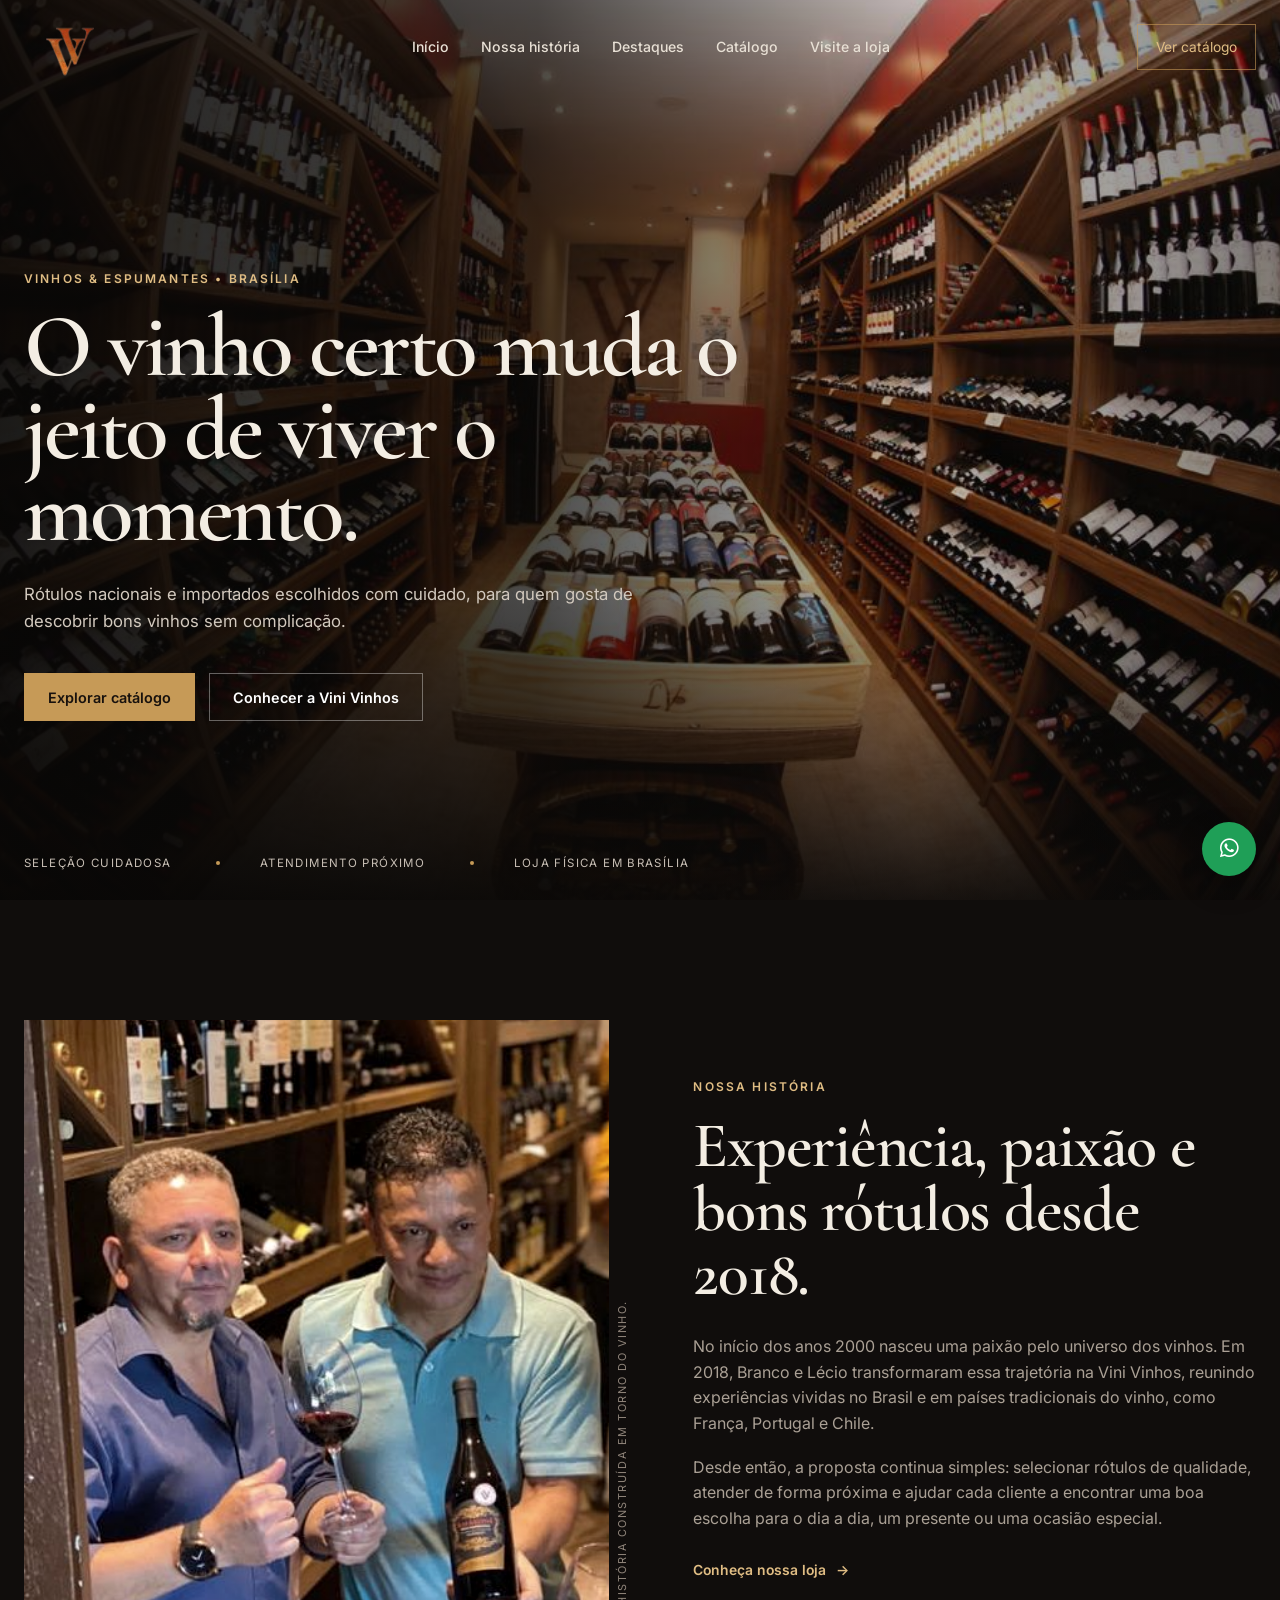
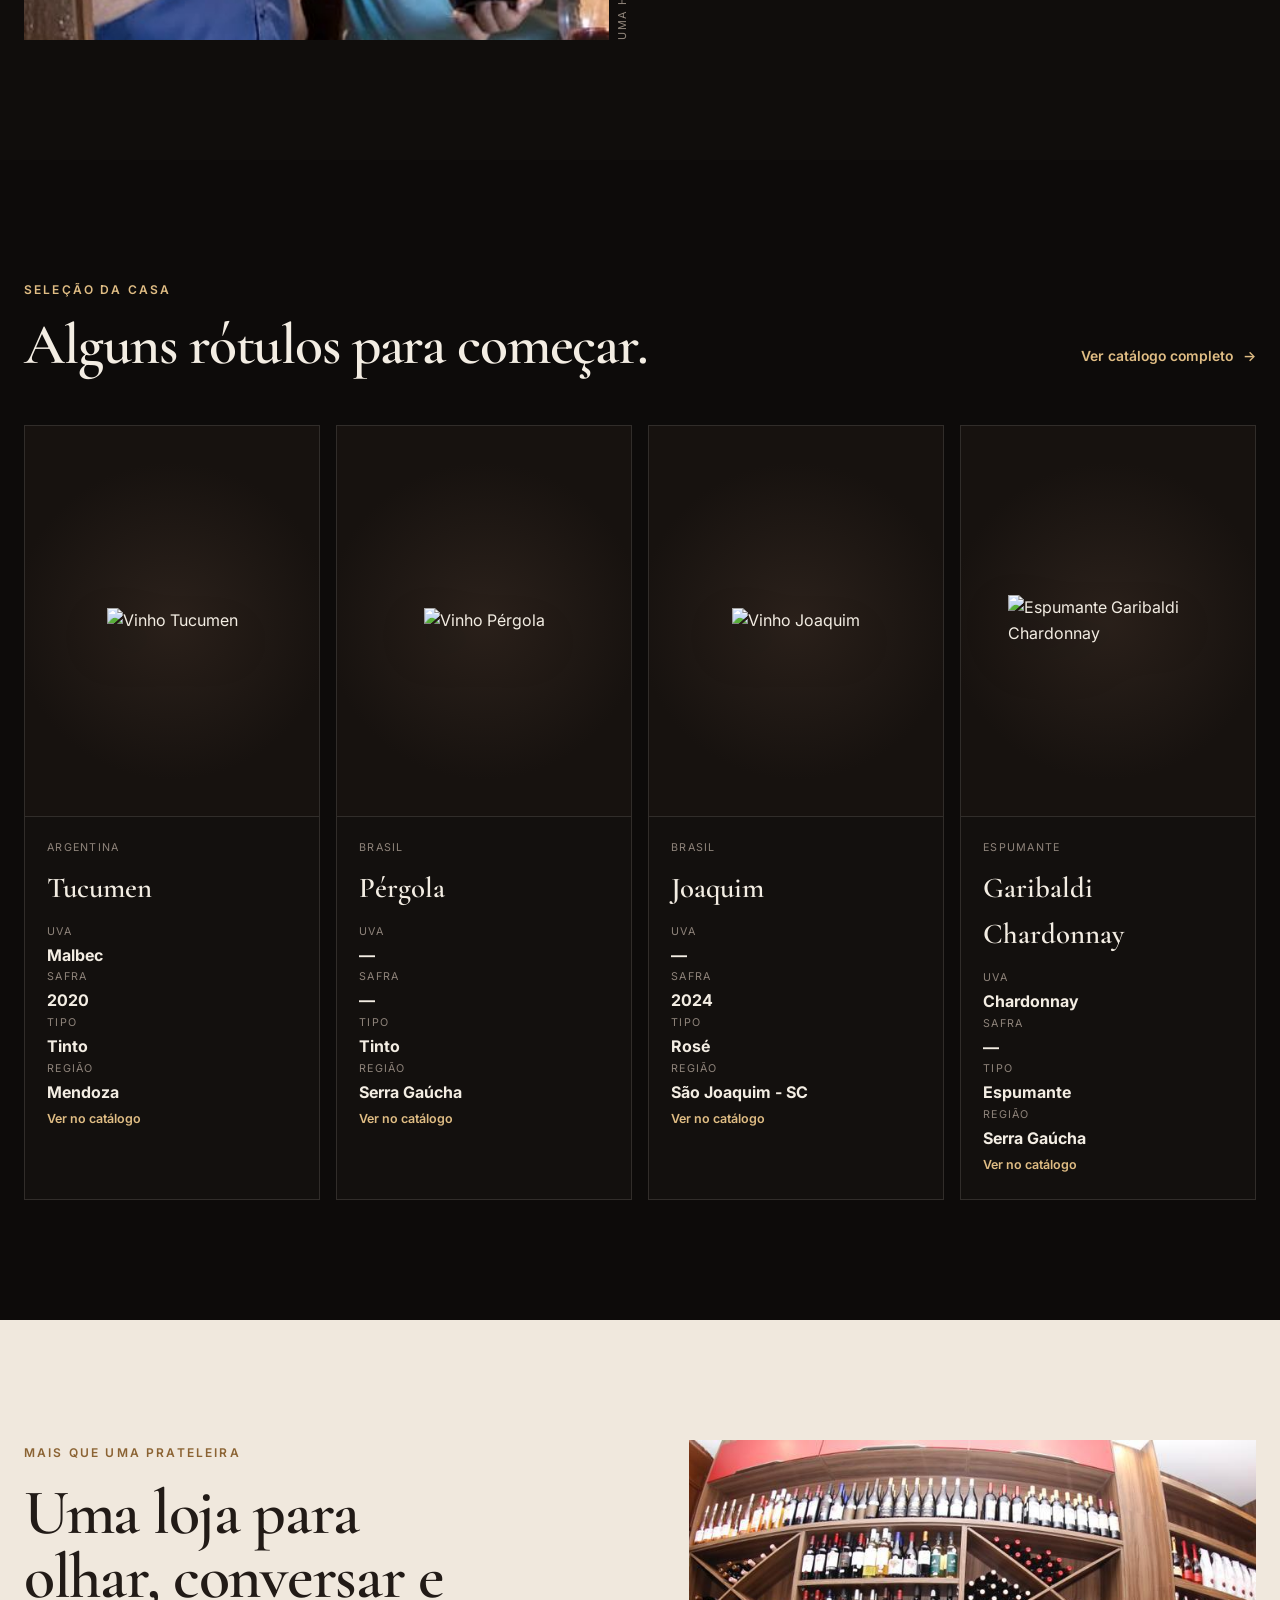
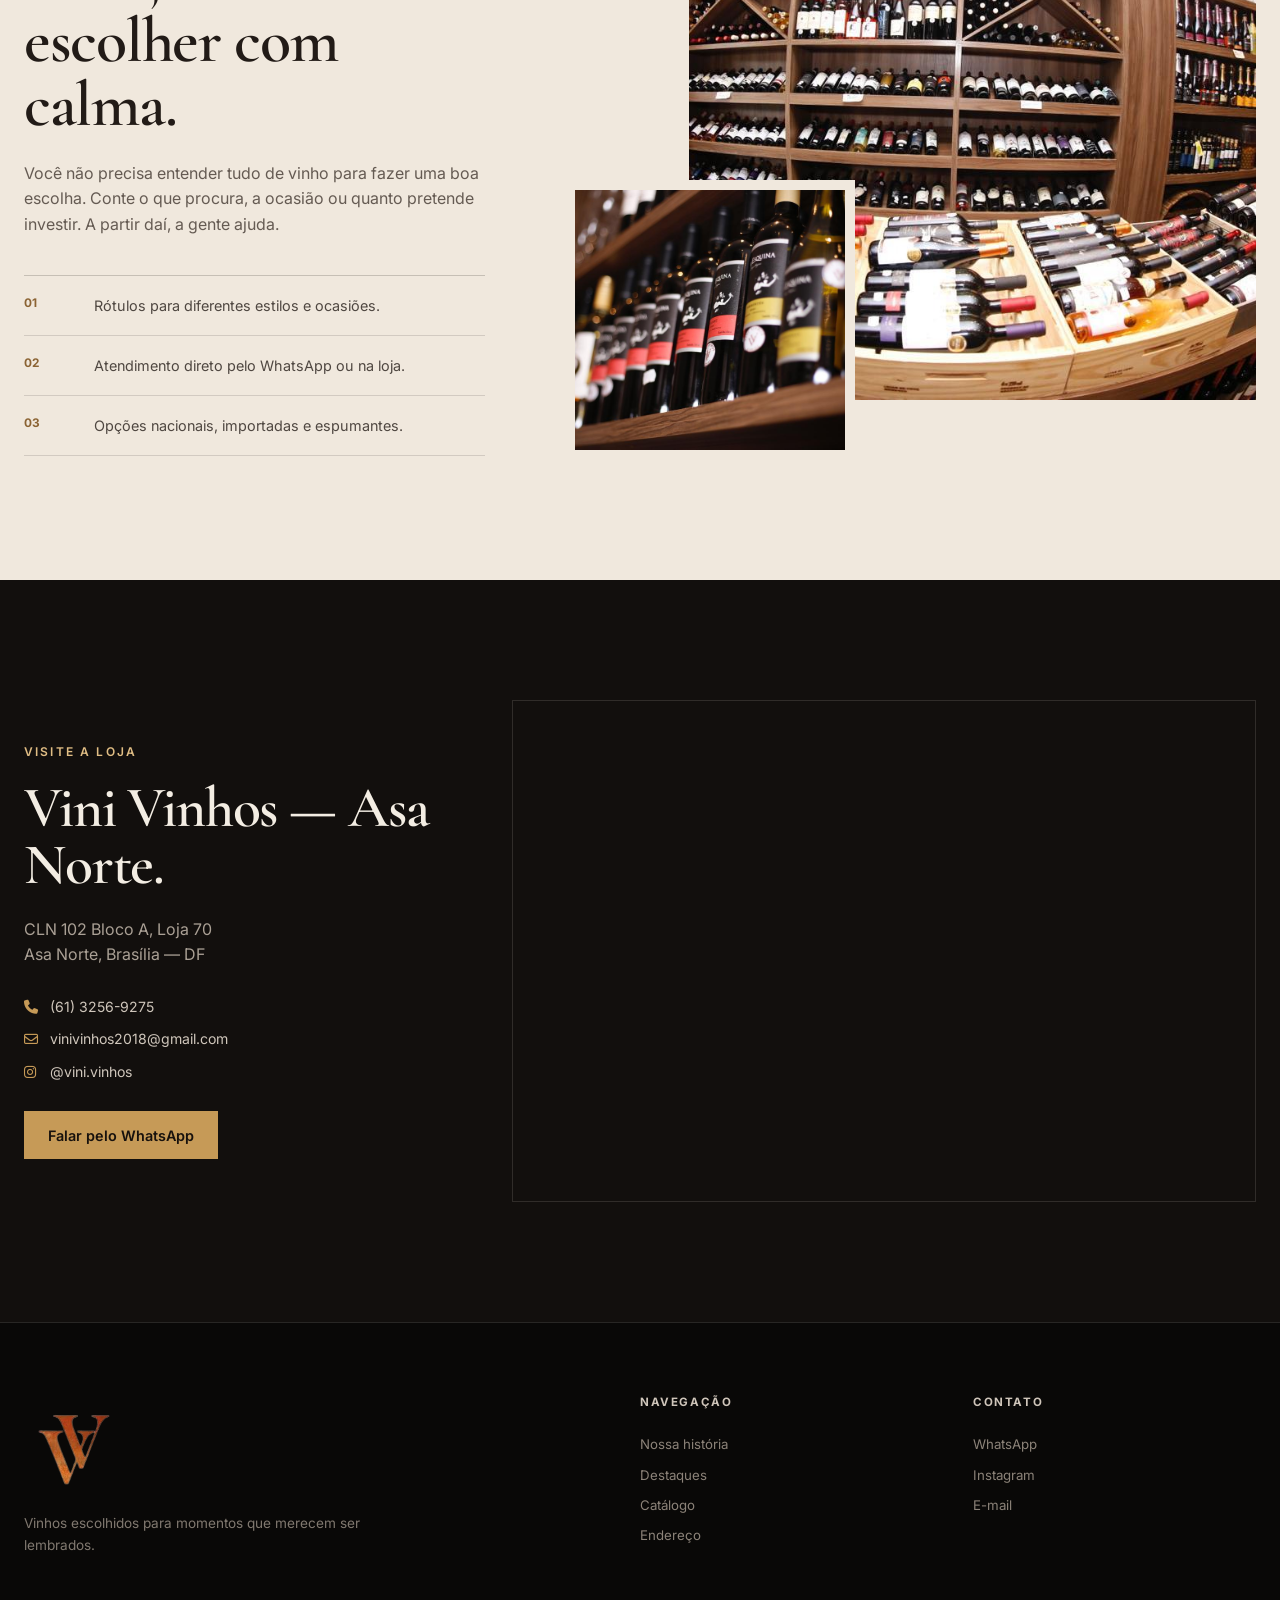
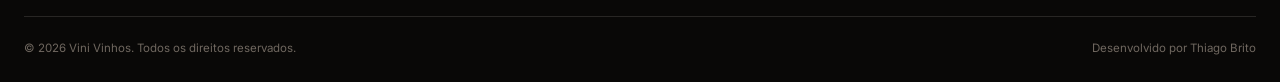
==== index.html @ 3b27cb21 "Adiciona site e catalogo de vinhos" ====
<!DOCTYPE html>
<html lang="pt-BR">

<head>
  <meta charset="UTF-8">

  <meta
    name="viewport"
    content="width=device-width, initial-scale=1.0"
  >

  <meta
    name="description"
    content="Vini Vinhos — rótulos nacionais e importados selecionados em Brasília."
  >

  <title>Vini Vinhos | Vinhos e Espumantes</title>

  <link
    rel="icon"
    type="image/png"
    href="./img/logo.png"
  >

  <link
    rel="preconnect"
    href="https://fonts.googleapis.com"
  >

  <link
    rel="preconnect"
    href="https://fonts.gstatic.com"
    crossorigin
  >

  <link
    href="https://fonts.googleapis.com/css2?family=Cormorant+Garamond:wght@500;600;700&family=Inter:wght@400;500;600&display=swap"
    rel="stylesheet"
  >

  <link
    rel="stylesheet"
    href="https://cdnjs.cloudflare.com/ajax/libs/font-awesome/6.5.0/css/all.min.css"
  >

  <link
    rel="stylesheet"
    href="style.css"
  >
</head>

<body>

  <!-- =========================
       HEADER
  ========================== -->

  <header
    class="site-header"
    id="topo"
  >

    <div class="nav-wrap">

      <a
        class="brand"
        href="#inicio"
        aria-label="Vini Vinhos - início"
      >

        <img
          src="./img/logo.png"
          alt="Vini Vinhos"
        >

      </a>


      <button
        class="menu-toggle"
        type="button"
        aria-label="Abrir menu"
        aria-expanded="false"
      >

        <span></span>
        <span></span>

      </button>


      <nav
        class="main-nav"
        aria-label="Navegação principal"
      >

        <a href="#inicio">
          Início
        </a>

        <a href="#historia">
          Nossa história
        </a>

        <a href="#destaques">
          Destaques
        </a>

        <a href="catalogo.html">
          Catálogo
        </a>

        <a href="#loja">
          Visite a loja
        </a>

      </nav>


      <a
        class="nav-cta"
        href="catalogo.html"
      >
        Ver catálogo
      </a>

    </div>

  </header>



  <!-- =========================
       CONTEÚDO PRINCIPAL
  ========================== -->

  <main>



    <!-- =========================
         HERO
    ========================== -->

    <section
      class="hero"
      id="inicio"
    >

      <div
        class="hero-slides"
        aria-hidden="true"
      >

        <img
          class="hero-slide active"
          src="./img/visaoAmplaEntrada.jpeg"
          alt=""
        >

        <img
          class="hero-slide"
          src="./img/SOMBREAMENTOvinhos.png"
          alt=""
        >

        <img
          class="hero-slide"
          src="./img/barril.jpeg"
          alt=""
        >

      </div>


      <div class="hero-shade"></div>


      <div class="container hero-content reveal">

        <p class="eyebrow">
          Vinhos & Espumantes • Brasília
        </p>

        <h1>
          O vinho certo muda o jeito de viver o momento.
        </h1>

        <p class="hero-copy">
          Rótulos nacionais e importados escolhidos com cuidado,
          para quem gosta de descobrir bons vinhos sem complicação.
        </p>


        <div class="hero-actions">

          <a
            class="button button-primary"
            href="catalogo.html"
          >
            Explorar catálogo
          </a>

          <a
            class="button button-ghost"
            href="#historia"
          >
            Conhecer a Vini Vinhos
          </a>

        </div>

      </div>


      <div class="hero-note">

        <span>
          Seleção cuidadosa
        </span>

        <span>
          Atendimento próximo
        </span>

        <span>
          Loja física em Brasília
        </span>

      </div>

    </section>



    <!-- =========================
         NOSSA HISTÓRIA
    ========================== -->

    <section
      class="section intro"
      id="historia"
    >

      <div class="container intro-grid">


        <div class="intro-image reveal">

          <img
            src="./img/brancoElecio.jpeg"
            alt="Branco e Lécio, idealizadores da Vini Vinhos"
          >

          <span class="image-caption">
            Uma história construída em torno do vinho.
          </span>

        </div>


        <div class="intro-copy reveal">

          <p class="eyebrow">
            Nossa história
          </p>

          <h2>
            Experiência, paixão e bons rótulos desde 2018.
          </h2>


          <p>
            No início dos anos 2000 nasceu uma paixão pelo universo
            dos vinhos. Em 2018, Branco e Lécio transformaram essa
            trajetória na Vini Vinhos, reunindo experiências vividas
            no Brasil e em países tradicionais do vinho, como França,
            Portugal e Chile.
          </p>


          <p>
            Desde então, a proposta continua simples: selecionar
            rótulos de qualidade, atender de forma próxima e ajudar
            cada cliente a encontrar uma boa escolha para o dia a dia,
            um presente ou uma ocasião especial.
          </p>


          <a
            class="text-link"
            href="#loja"
          >

            Conheça nossa loja

            <span>
              →
            </span>

          </a>

        </div>

      </div>

    </section>



    <!-- =========================
         DESTAQUES
    ========================== -->

    <section
      class="section selection"
      id="destaques"
    >

      <div class="container">


        <div class="section-heading reveal">

          <div>

            <p class="eyebrow">
              Seleção da casa
            </p>

            <h2>
              Alguns rótulos para começar.
            </h2>

          </div>


          <a
            class="text-link"
            href="catalogo.html"
          >

            Ver catálogo completo

            <span>
              →
            </span>

          </a>

        </div>



        <div class="wine-grid">

  <!-- TUCUMEN -->
  <article class="wine-card reveal">

    <div class="wine-photo">
      <img
        src="./img/tucumen.jpg"
        alt="Vinho Tucumen"
        loading="lazy"
      >
    </div>

    <div class="wine-info">

      <span class="wine-category">
        Argentina
      </span>

      <h3>Tucumen</h3>

      <div class="wine-details">

        <div class="wine-detail">
          <span>Uva</span>
          <strong>Malbec</strong>
        </div>

        <div class="wine-detail">
          <span>Safra</span>
          <strong>2020</strong>
        </div>

        <div class="wine-detail">
          <span>Tipo</span>
          <strong>Tinto</strong>
        </div>

        <div class="wine-detail">
          <span>Região</span>
          <strong>Mendoza</strong>
        </div>

      </div>

      <a href="catalogo.html">
        Ver no catálogo
      </a>

    </div>

  </article>


  <!-- PÉRGOLA -->
  <article class="wine-card reveal">

    <div class="wine-photo">
      <img
        src="./img/pergola.png"
        alt="Vinho Pérgola"
        loading="lazy"
      >
    </div>

    <div class="wine-info">

      <span class="wine-category">
        Brasil
      </span>

      <h3>Pérgola</h3>

      <div class="wine-details">

        <div class="wine-detail">
          <span>Uva</span>
          <strong>—</strong>
        </div>

        <div class="wine-detail">
          <span>Safra</span>
          <strong>—</strong>
        </div>

        <div class="wine-detail">
          <span>Tipo</span>
          <strong>Tinto</strong>
        </div>

        <div class="wine-detail">
          <span>Região</span>
          <strong>Serra Gaúcha</strong>
        </div>

      </div>

      <a href="catalogo.html">
        Ver no catálogo
      </a>

    </div>

  </article>


  <!-- JOAQUIM -->
  <article class="wine-card reveal">

    <div class="wine-photo">
      <img
        src="./img/joaquim.jpg"
        alt="Vinho Joaquim"
        loading="lazy"
      >
    </div>

    <div class="wine-info">

      <span class="wine-category">
        Brasil
      </span>

      <h3>Joaquim</h3>

      <div class="wine-details">

        <div class="wine-detail">
          <span>Uva</span>
          <strong>—</strong>
        </div>

        <div class="wine-detail">
          <span>Safra</span>
          <strong>2024</strong>
        </div>

        <div class="wine-detail">
          <span>Tipo</span>
          <strong>Rosé</strong>
        </div>

        <div class="wine-detail">
          <span>Região</span>
          <strong>São Joaquim - SC</strong>
        </div>

      </div>

      <a href="catalogo.html">
        Ver no catálogo
      </a>

    </div>

  </article>


  <!-- GARIBALDI -->
  <article class="wine-card reveal">

    <div class="wine-photo">
      <img
        src="./img/garibaldi-chardonnay.jpg"
        alt="Espumante Garibaldi Chardonnay"
        loading="lazy"
      >
    </div>

    <div class="wine-info">

      <span class="wine-category">
        Espumante
      </span>

      <h3>Garibaldi Chardonnay</h3>

      <div class="wine-details">

        <div class="wine-detail">
          <span>Uva</span>
          <strong>Chardonnay</strong>
        </div>

        <div class="wine-detail">
          <span>Safra</span>
          <strong>—</strong>
        </div>

        <div class="wine-detail">
          <span>Tipo</span>
          <strong>Espumante</strong>
        </div>

        <div class="wine-detail">
          <span>Região</span>
          <strong>Serra Gaúcha</strong>
        </div>

      </div>

      <a href="catalogo.html">
        Ver no catálogo
      </a>

    </div>

  </article>

</div>

    </section>



    <!-- =========================
         EXPERIÊNCIA
    ========================== -->

    <section class="section experience">

      <div class="container experience-grid">


        <div class="experience-copy reveal">

          <p class="eyebrow">
            Mais que uma prateleira
          </p>


          <h2>
            Uma loja para olhar, conversar e escolher com calma.
          </h2>


          <p>
            Você não precisa entender tudo de vinho para fazer uma boa
            escolha. Conte o que procura, a ocasião ou quanto pretende
            investir. A partir daí, a gente ajuda.
          </p>


          <div class="feature-list">

            <div>

              <strong>
                01
              </strong>

              <span>
                Rótulos para diferentes estilos e ocasiões.
              </span>

            </div>


            <div>

              <strong>
                02
              </strong>

              <span>
                Atendimento direto pelo WhatsApp ou na loja.
              </span>

            </div>


            <div>

              <strong>
                03
              </strong>

              <span>
                Opções nacionais, importadas e espumantes.
              </span>

            </div>

          </div>

        </div>



        <div class="experience-images reveal">

          <img
            class="image-large"
            src="./img/balcaoMeio.jpeg"
            alt="Interior da Vini Vinhos"
            loading="lazy"
          >

          <img
            class="image-small"
            src="./img/zoomVinho1.jpeg"
            alt="Detalhe de vinho na loja"
            loading="lazy"
          >

        </div>

      </div>

    </section>



    <!-- =========================
         VISITE A LOJA
    ========================== -->

    <section
      class="section visit"
      id="loja"
    >

      <div class="container visit-grid">


        <div class="visit-copy reveal">

          <p class="eyebrow">
            Visite a loja
          </p>


          <h2>
            Vini Vinhos — Asa Norte.
          </h2>


          <p>
            CLN 102 Bloco A, Loja 70
            <br>
            Asa Norte, Brasília — DF
          </p>


          <div class="contact-lines">

            <a href="tel:+556132569275">

              <i class="fa-solid fa-phone"></i>

              (61) 3256-9275

            </a>


            <a href="mailto:vinivinhos2018@gmail.com">

              <i class="fa-regular fa-envelope"></i>

              vinivinhos2018@gmail.com

            </a>


            <a
              href="https://www.instagram.com/vini.vinhos/"
              target="_blank"
              rel="noopener"
            >

              <i class="fa-brands fa-instagram"></i>

              @vini.vinhos

            </a>

          </div>


          <a
            class="button button-primary"
            href="https://wa.me/5561981090715"
            target="_blank"
            rel="noopener"
          >
            Falar pelo WhatsApp
          </a>

        </div>



        <div class="map-card reveal">

          <iframe
            title="Localização Vini Vinhos"
            src="https://www.google.com/maps/embed?pb=!1m18!1m12!1m3!1d3839.3865991397706!2d-47.8825669!3d-15.7835563!2m3!1f0!2f0!3f0!3m2!1i1024!2i768!4f13.1!3m3!1m2!1s0x935a3b9856a15813%3A0xfe78580c9d53a81c!2sVini%20Vinhos%20-%20Vinhos%20e%20Espumantes!5e0!3m2!1spt-BR!2sbr!4v1769434671229!5m2!1spt-BR!2sbr"
            loading="lazy"
            allowfullscreen
            referrerpolicy="no-referrer-when-downgrade"
          ></iframe>

        </div>

      </div>

    </section>

  </main>



  <!-- =========================
       FOOTER
  ========================== -->

  <footer class="footer">

    <div class="container footer-grid">


      <div class="footer-brand">

        <img
          src="./img/logo.png"
          alt="Vini Vinhos"
        >

        <p>
          Vinhos escolhidos para momentos que merecem ser lembrados.
        </p>

      </div>



      <div>

        <h3>
          Navegação
        </h3>

        <a href="#historia">
          Nossa história
        </a>

        <a href="#destaques">
          Destaques
        </a>

        <a href="catalogo.html">
          Catálogo
        </a>

        <a href="#loja">
          Endereço
        </a>

      </div>



      <div>

        <h3>
          Contato
        </h3>


        <a
          href="https://wa.me/5561981090715"
          target="_blank"
          rel="noopener"
        >
          WhatsApp
        </a>


        <a
          href="https://www.instagram.com/vini.vinhos/"
          target="_blank"
          rel="noopener"
        >
          Instagram
        </a>


        <a href="mailto:vinivinhos2018@gmail.com">
          E-mail
        </a>

      </div>

    </div>



    <div class="container footer-bottom">

      <span>
        © 2026 Vini Vinhos. Todos os direitos reservados.
      </span>


      <span>

        Desenvolvido por

        <a
          href="https://www.linkedin.com/in/thiago-da-costa-brito/"
          target="_blank"
          rel="noopener"
        >
          Thiago Brito
        </a>

      </span>

    </div>

  </footer>



  <!-- =========================
       WHATSAPP FLUTUANTE
  ========================== -->

  <a
    class="whatsapp-float"
    href="https://wa.me/5561981090715"
    target="_blank"
    rel="noopener"
    aria-label="Falar com a Vini Vinhos no WhatsApp"
  >

    <i class="fa-brands fa-whatsapp"></i>

  </a>


  <script src="script.js"></script>

</body>

</html>
---- style.css ----
:root {
  --bg: #0d0b0a;
  --bg-soft: #15110f;
  --surface: #1b1613;
  --surface-2: #231c18;
  --gold: #c69a57;
  --gold-light: #e0bd84;
  --wine: #551c29;
  --cream: #f3ede3;
  --muted: #aaa095;
  --line: rgba(243, 237, 227, .13);
  --white: #fff;
  --serif: "Cormorant Garamond", Georgia, serif;
  --sans: "Inter", Arial, sans-serif;
  --container: 1240px;
}

* { box-sizing: border-box; margin: 0; padding: 0; }
html { scroll-behavior: smooth; }
body { background: var(--bg); color: var(--cream); font-family: var(--sans); line-height: 1.6; overflow-x: hidden; }
body.menu-open { overflow: hidden; }
a { color: inherit; text-decoration: none; }
img { display: block; max-width: 100%; }
button, input { font: inherit; }
button { border: 0; }
.container { width: min(calc(100% - 48px), var(--container)); margin: 0 auto; }
.section { padding: 120px 0; }

.site-header { position: fixed; inset: 0 0 auto; z-index: 1000; border-bottom: 1px solid transparent; transition: .3s ease; }
.site-header.scrolled, .site-header.solid { background: rgba(13, 11, 10, .94); backdrop-filter: blur(14px); border-color: var(--line); }
.nav-wrap { width: min(calc(100% - 48px), var(--container)); min-height: 94px; margin: auto; display: grid; grid-template-columns: 140px 1fr auto; align-items: center; gap: 32px; }
.brand img { width: 92px; height: 68px; object-fit: contain; }
.main-nav { display: flex; justify-content: center; gap: 32px; }
.main-nav a { position: relative; color: #e8e0d5; font-size: .88rem; font-weight: 500; }
.main-nav a::after { content: ""; position: absolute; left: 0; right: 100%; bottom: -8px; height: 1px; background: var(--gold); transition: .25s ease; }
.main-nav a:hover::after, .main-nav a.active::after { right: 0; }
.nav-cta { border: 1px solid rgba(198,154,87,.6); padding: 11px 18px; color: var(--gold-light); font-size: .86rem; transition: .25s ease; }
.nav-cta:hover { background: var(--gold); color: #17110d; }
.menu-toggle { display: none; background: none; width: 34px; height: 34px; cursor: pointer; }
.menu-toggle span { display: block; width: 24px; height: 1px; margin: 7px auto; background: var(--cream); transition: .25s; }

.hero { position: relative; min-height: 100svh; display: flex; align-items: center; overflow: hidden; }
.hero-slides, .hero-slide, .hero-shade { position: absolute; inset: 0; width: 100%; height: 100%; }
.hero-slide { object-fit: cover; opacity: 0; transform: scale(1.02); transition: opacity 1.4s ease, transform 7s ease; }
.hero-slide.active { opacity: 1; transform: scale(1.07); }
.hero-shade { background: linear-gradient(90deg, rgba(8,7,6,.92) 0%, rgba(8,7,6,.72) 42%, rgba(8,7,6,.24) 72%, rgba(8,7,6,.5) 100%), linear-gradient(0deg, rgba(13,11,10,.92) 0%, transparent 35%); }
.hero-content { position: relative; z-index: 2; padding-top: 90px; }
.eyebrow { margin-bottom: 18px; color: var(--gold-light); font-size: .75rem; font-weight: 600; letter-spacing: .18em; text-transform: uppercase; }
.hero h1 { max-width: 820px; font-family: var(--serif); font-size: clamp(4rem, 7vw, 7.3rem); font-weight: 600; line-height: .92; letter-spacing: -.035em; }
.hero-copy { max-width: 640px; margin-top: 28px; color: #d2c9be; font-size: 1.05rem; }
.hero-actions { display: flex; flex-wrap: wrap; gap: 14px; margin-top: 38px; }
.button { display: inline-flex; align-items: center; justify-content: center; min-height: 48px; padding: 0 23px; border: 1px solid transparent; font-size: .9rem; font-weight: 600; transition: .25s ease; }
.button-primary { background: var(--gold); color: #17110d; }
.button-primary:hover { background: var(--gold-light); transform: translateY(-2px); }
.button-ghost { border-color: rgba(255,255,255,.36); color: #fff; }
.button-ghost:hover { border-color: var(--gold); color: var(--gold-light); }
.hero-note { position: absolute; z-index: 2; bottom: 28px; left: 50%; transform: translateX(-50%); width: min(calc(100% - 48px), var(--container)); display: flex; gap: 40px; color: #c7beb4; font-size: .72rem; text-transform: uppercase; letter-spacing: .12em; }
.hero-note span:not(:last-child)::after { content: ""; display: inline-block; width: 4px; height: 4px; margin-left: 40px; border-radius: 50%; background: var(--gold); vertical-align: middle; }

.intro { background: #100d0c; }
.intro-grid { display: grid; grid-template-columns: 1.02fr .98fr; gap: 84px; align-items: center; }
.intro-image { position: relative; }
.intro-image img { width: 100%; height: 620px; object-fit: cover; filter: saturate(.82) contrast(1.03); }
.image-caption { position: absolute; bottom: 0; right: -22px; writing-mode: vertical-rl; transform: rotate(180deg); color: #8f847a; font-size: .68rem; letter-spacing: .14em; text-transform: uppercase; }
.intro-copy h2, .section-heading h2, .experience-copy h2, .visit-copy h2, .catalog-hero h1 { font-family: var(--serif); font-weight: 600; letter-spacing: -.02em; line-height: 1; }
.intro-copy h2 { max-width: 560px; font-size: clamp(3.1rem, 5vw, 5.1rem); margin-bottom: 28px; }
.intro-copy > p:not(.eyebrow) { margin-top: 18px; color: var(--muted); }
.text-link { display: inline-flex; gap: 10px; align-items: center; margin-top: 28px; color: var(--gold-light); font-size: .87rem; font-weight: 600; }
.text-link span { transition: transform .2s; }
.text-link:hover span { transform: translateX(5px); }

.selection { background: var(--bg); }
.section-heading { display: flex; align-items: end; justify-content: space-between; gap: 40px; margin-bottom: 50px; }
.section-heading h2 { font-size: clamp(3rem, 4.5vw, 4.6rem); }
.section-heading .text-link { margin: 0 0 8px; }
.wine-grid { display: grid; grid-template-columns: repeat(4, 1fr); gap: 16px; }
.wine-card { background: #13100e; border: 1px solid var(--line); transition: .28s ease; }
.wine-card:hover { transform: translateY(-5px); border-color: rgba(198,154,87,.45); }
.wine-photo { height: 390px; display: flex; align-items: center; justify-content: center; padding: 28px; background: radial-gradient(circle at center, #2b211b 0%, #17120f 65%); }
.wine-photo img { max-width: 84%; max-height: 100%; object-fit: contain; filter: drop-shadow(0 20px 22px rgba(0,0,0,.35)); }
.wine-info { padding: 22px; border-top: 1px solid var(--line); }
.wine-info span, .catalog-type { display: block; min-height: 20px; color: #8f847b; font-size: .67rem; letter-spacing: .12em; text-transform: uppercase; }
.wine-info h3 { margin: 6px 0 12px; font-family: var(--serif); font-size: 1.8rem; font-weight: 600; }
.wine-info a { color: var(--gold-light); font-size: .78rem; font-weight: 600; }

.experience { background: #f0e8dd; color: #221b17; }
.experience-grid { display: grid; grid-template-columns: .8fr 1.2fr; gap: 80px; align-items: center; }
.experience .eyebrow { color: #8b6333; }
.experience-copy h2 { font-size: clamp(3.2rem, 5vw, 5rem); }
.experience-copy > p:not(.eyebrow) { margin-top: 24px; color: #655b53; }
.feature-list { margin-top: 38px; border-top: 1px solid rgba(34,27,23,.2); }
.feature-list div { display: grid; grid-template-columns: 58px 1fr; gap: 12px; padding: 18px 0; border-bottom: 1px solid rgba(34,27,23,.14); }
.feature-list strong { color: #8b6333; font-size: .74rem; }
.feature-list span { color: #4f4741; font-size: .9rem; }
.experience-images { position: relative; min-height: 620px; }
.image-large { width: 82%; height: 560px; object-fit: cover; margin-left: auto; }
.image-small { position: absolute; left: 0; bottom: 0; width: 42%; height: 280px; object-fit: cover; border: 10px solid #f0e8dd; }

.visit { background: #120f0d; }
.visit-grid { display: grid; grid-template-columns: .72fr 1.28fr; gap: 70px; align-items: center; }
.visit-copy h2 { font-size: clamp(3.2rem, 4.5vw, 4.8rem); }
.visit-copy > p:not(.eyebrow) { margin-top: 22px; color: var(--muted); }
.contact-lines { display: grid; gap: 10px; margin: 28px 0; }
.contact-lines a { color: #cfc6bb; font-size: .88rem; }
.contact-lines i { width: 22px; color: var(--gold); }
.map-card { overflow: hidden; border: 1px solid var(--line); }
.map-card iframe { display: block; width: 100%; height: 500px; border: 0; filter: grayscale(.75) contrast(1.05); }

.footer { padding: 70px 0 24px; background: #090807; border-top: 1px solid var(--line); }
.footer-grid { display: grid; grid-template-columns: 1.5fr .75fr .75fr; gap: 50px; padding-bottom: 60px; }
.footer-brand img { width: 100px; margin-bottom: 20px; }
.footer-brand p { max-width: 360px; color: #817970; font-size: .85rem; }
.footer h3 { margin-bottom: 14px; color: #cfc5ba; font-size: .72rem; text-transform: uppercase; letter-spacing: .14em; }
.footer-grid > div:not(.footer-brand) { display: flex; flex-direction: column; gap: 9px; }
.footer-grid a { color: #8c8379; font-size: .83rem; }
.footer a:hover { color: var(--gold-light); }
.footer-bottom { display: flex; justify-content: space-between; gap: 20px; padding-top: 22px; border-top: 1px solid var(--line); color: #6f675f; font-size: .72rem; }
.footer.compact { padding-top: 18px; }

.whatsapp-float { position: fixed; z-index: 900; right: 24px; bottom: 24px; width: 54px; height: 54px; border-radius: 50%; display: grid; place-items: center; background: #1f9f57; color: white; box-shadow: 0 12px 28px rgba(0,0,0,.28); font-size: 1.35rem; transition: .25s; }
.whatsapp-float:hover { transform: translateY(-3px) scale(1.03); }

.reveal { opacity: 0; transform: translateY(22px); transition: opacity .75s ease, transform .75s ease; }
.reveal.visible { opacity: 1; transform: none; }

/* catálogo */
.catalog-page { background: #100d0c; }
.catalog-hero { padding: 180px 0 74px; background: linear-gradient(180deg, #17120f 0%, #100d0c 100%); border-bottom: 1px solid var(--line); }
.back-link { display: inline-block; margin-bottom: 44px; color: #8f857b; font-size: .8rem; }
.catalog-hero h1 { max-width: 820px; font-size: clamp(3.7rem, 6vw, 6.2rem); }
.catalog-hero > .container > p:last-child { max-width: 650px; margin-top: 20px; color: var(--muted); }
.catalog-section { padding: 58px 0 110px; }
.catalog-toolbar { display: grid; grid-template-columns: minmax(270px, .85fr) 1.5fr; gap: 20px; align-items: center; }
.search-box { height: 50px; padding: 0 16px; display: flex; align-items: center; gap: 11px; border: 1px solid var(--line); background: #171310; color: #8f857b; }
.search-box:focus-within { border-color: rgba(198,154,87,.6); }
.search-box input { width: 100%; border: 0; outline: 0; background: transparent; color: var(--cream); }
.search-box input::placeholder { color: #766d64; }
.filter-row { display: flex; justify-content: flex-end; gap: 8px; flex-wrap: wrap; }
.filter-btn { padding: 11px 17px; border: 1px solid var(--line); background: transparent; color: #a69b91; cursor: pointer; transition: .2s; font-size: .8rem; }
.filter-btn:hover, .filter-btn.active { border-color: var(--gold); background: var(--gold); color: #17110d; }
.catalog-meta { margin: 32px 0 20px; color: #746b63; font-size: .75rem; }
.catalog-grid { display: grid; grid-template-columns: repeat(4, 1fr); gap: 14px; }
.catalog-card { border: 1px solid var(--line); background: #15110f; min-width: 0; transition: .25s ease; }
.catalog-card:hover { border-color: rgba(198,154,87,.4); transform: translateY(-3px); }
.catalog-card-image { height: 330px; display: flex; align-items: center; justify-content: center; padding: 24px; background: radial-gradient(circle, #292019 0%, #17120f 65%); overflow: hidden; }
.catalog-card-image img { max-width: 86%; max-height: 100%; object-fit: contain; filter: drop-shadow(0 16px 18px rgba(0,0,0,.32)); transition: transform .3s; }
.catalog-card:hover .catalog-card-image img { transform: scale(1.025); }
.catalog-card-content { padding: 18px; border-top: 1px solid var(--line); }
.catalog-card-content h2 { min-height: 52px; margin: 6px 0 18px; font-family: var(--serif); font-size: 1.65rem; line-height: 1.05; font-weight: 600; }
.catalog-card-bottom { display: flex; align-items: center; justify-content: space-between; gap: 12px; }
.catalog-card-bottom strong { color: var(--gold-light); font-size: .93rem; }
.catalog-card-bottom a { display: inline-flex; align-items: center; gap: 7px; padding: 8px 10px; border: 1px solid rgba(198,154,87,.36); color: #cab797; font-size: .75rem; }
.catalog-card-bottom a:hover { background: var(--gold); color: #17110d; }
.catalog-empty, .catalog-error { grid-column: 1 / -1; padding: 65px 30px; border: 1px solid var(--line); text-align: center; background: #15110f; }
.catalog-empty h2, .catalog-error h2 { font-family: var(--serif); font-size: 2.3rem; font-weight: 600; }
.catalog-empty p, .catalog-error p { margin: 8px auto 22px; color: var(--muted); }

@media (max-width: 1020px) {
  .nav-wrap { grid-template-columns: 1fr auto auto; }
  .main-nav { position: fixed; inset: 94px 0 auto; display: none; flex-direction: column; align-items: flex-start; gap: 0; padding: 24px; background: #100d0c; border-bottom: 1px solid var(--line); }
  .main-nav.open { display: flex; }
  .main-nav a { width: 100%; padding: 14px 0; border-bottom: 1px solid var(--line); font-size: 1rem; }
  .main-nav a::after { display: none; }
  .menu-toggle { display: block; order: 2; }
  .nav-cta { order: 3; }
  .intro-grid, .experience-grid, .visit-grid { gap: 45px; }
  .wine-grid, .catalog-grid { grid-template-columns: repeat(2, 1fr); }
  .catalog-toolbar { grid-template-columns: 1fr; }
  .filter-row { justify-content: flex-start; }
}

@media (max-width: 760px) {
  .container, .nav-wrap { width: min(calc(100% - 30px), var(--container)); }
  .section { padding: 82px 0; }
  .nav-wrap { min-height: 80px; grid-template-columns: 1fr auto; }
  .brand img { width: 78px; height: 58px; }
  .nav-cta { display: none; }
  .main-nav { top: 80px; }
  .hero-content { padding-top: 100px; }
  .hero h1 { font-size: clamp(3.4rem, 15vw, 5rem); }
  .hero-note { display: none; }
  .hero-shade { background: linear-gradient(90deg, rgba(8,7,6,.9), rgba(8,7,6,.58)), linear-gradient(0deg, rgba(13,11,10,.95), transparent 45%); }
  .intro-grid, .experience-grid, .visit-grid { grid-template-columns: 1fr; }
  .intro-image img { height: 430px; }
  .image-caption { display: none; }
  .intro-copy h2, .experience-copy h2, .visit-copy h2 { font-size: clamp(3rem, 12vw, 4rem); }
  .section-heading { align-items: flex-start; flex-direction: column; }
  .section-heading .text-link { margin-top: -20px; }
  .wine-photo { height: 330px; }
  .experience-images { min-height: 470px; }
  .image-large { height: 430px; width: 88%; }
  .image-small { height: 200px; }
  .footer-grid { grid-template-columns: 1fr 1fr; }
  .footer-brand { grid-column: 1 / -1; }
  .footer-bottom { flex-direction: column; }
  .catalog-hero { padding-top: 140px; }
  .catalog-card-image { height: 300px; }
}

@media (max-width: 520px) {
  .hero-actions { flex-direction: column; align-items: stretch; }
  .button { width: 100%; }
  .wine-grid, .catalog-grid { grid-template-columns: 1fr; }
  .wine-photo, .catalog-card-image { height: 360px; }
  .filter-row { display: grid; grid-template-columns: repeat(2, 1fr); }
  .filter-btn:first-child { grid-column: 1 / -1; }
  .catalog-card-content h2 { min-height: 0; }
}

@media (prefers-reduced-motion: reduce) {
  *, *::before, *::after { scroll-behavior: auto !important; transition-duration: .01ms !important; animation-duration: .01ms !important; }
}
/* =========================================================
   INFORMAÇÕES DOS CARDS DO CATÁLOGO
========================================================= */

.catalog-card-content {
  display: flex;
  flex-direction: column;
  flex: 1;

  padding: 28px;
}


.catalog-card-country {
  display: block;

  margin-bottom: 12px;

  font-family: "Inter", sans-serif;

  font-size: 11px;
  font-weight: 500;

  letter-spacing: 0.16em;
  text-transform: uppercase;

  color: #a99073;
}


.catalog-card-title {
  margin: 0;

  font-family: "Cormorant Garamond", serif;

  font-size: 32px;
  font-weight: 600;

  line-height: 1.05;

  color: #f5f0e9;
}


/* =========================================================
   Uva / Safra / Tipo / Região
========================================================= */

.catalog-wine-details {
  display: grid;

  grid-template-columns:
    repeat(2, minmax(0, 1fr));

  gap: 18px 22px;

  margin: 24px 0;

  padding: 20px 0;

  border-top:
    1px solid rgba(255, 255, 255, 0.08);

  border-bottom:
    1px solid rgba(255, 255, 255, 0.08);
}


.catalog-wine-detail {
  display: flex;
  flex-direction: column;

  min-width: 0;

  gap: 6px;
}


.catalog-wine-detail span {
  font-family: "Inter", sans-serif;

  font-size: 10px;
  font-weight: 500;

  line-height: 1;

  letter-spacing: 0.15em;
  text-transform: uppercase;

  color: #a99073;
}


.catalog-wine-detail strong {
  font-family: "Inter", sans-serif;

  font-size: 14px;
  font-weight: 600;

  line-height: 1.4;

  color: #f4efe8;

  overflow-wrap: anywhere;
}


/* =========================================================
   PREÇO
========================================================= */

.catalog-card-price {
  margin-bottom: 20px;

  font-family: "Cormorant Garamond", serif;

  font-size: 25px;
  font-weight: 600;

  color: #f0b75e;
}


/* =========================================================
   WHATSAPP
========================================================= */

.catalog-card-whatsapp {
  display: inline-flex;

  align-items: center;
  justify-content: center;

  gap: 9px;

  width: 100%;

  margin-top: auto;

  padding: 13px 18px;

  border:
    1px solid rgba(240, 183, 94, 0.45);

  font-family: "Inter", sans-serif;

  font-size: 12px;
  font-weight: 600;

  text-decoration: none;

  color: #f0b75e;

  transition:
    background-color 0.25s ease,
    color 0.25s ease,
    border-color 0.25s ease;
}


.catalog-card-whatsapp:hover {
  background: #f0b75e;

  border-color: #f0b75e;

  color: #100d0b;
}


/* =========================================================
   RESPONSIVO
========================================================= */

@media (max-width: 520px) {

  .catalog-card-content {
    padding: 22px;
  }


  .catalog-card-title {
    font-size: 28px;
  }


  .catalog-wine-details {
    gap: 16px;
  }


  .catalog-wine-detail strong {
    font-size: 13px;
  }

}
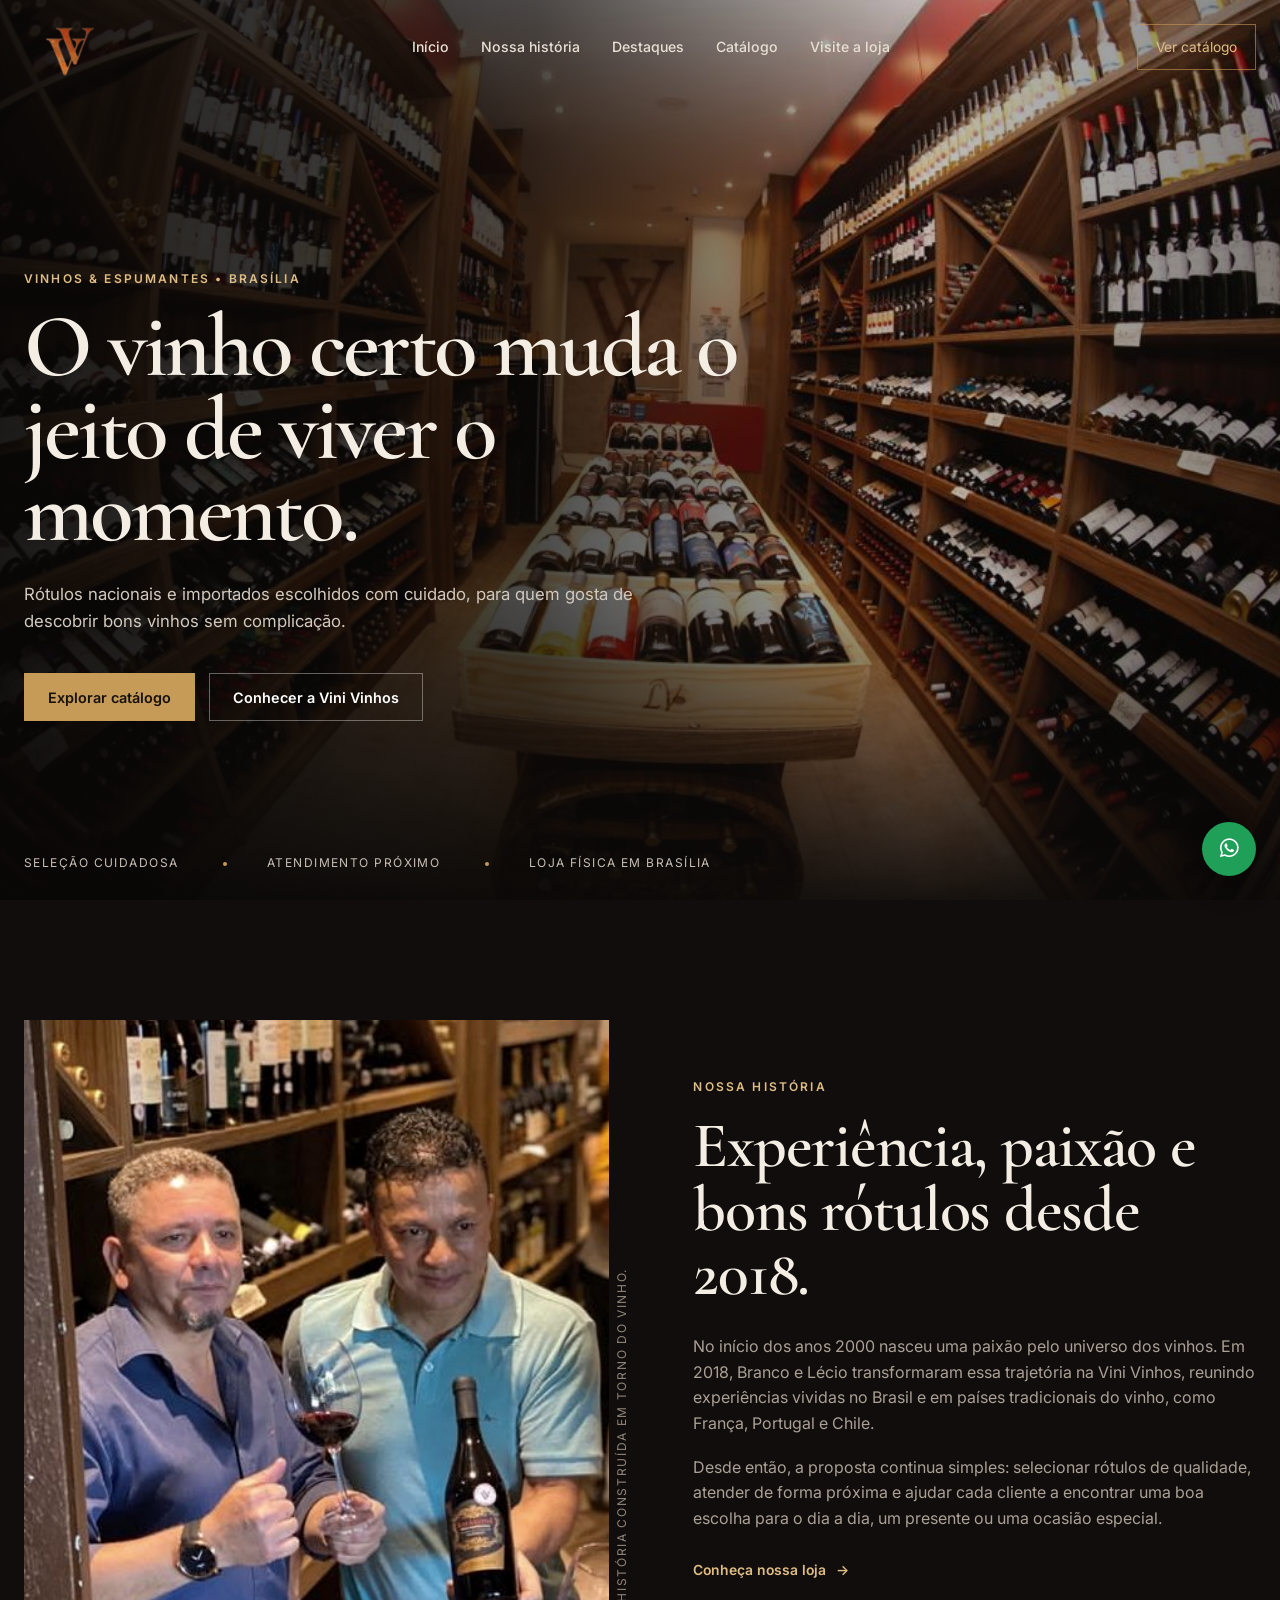
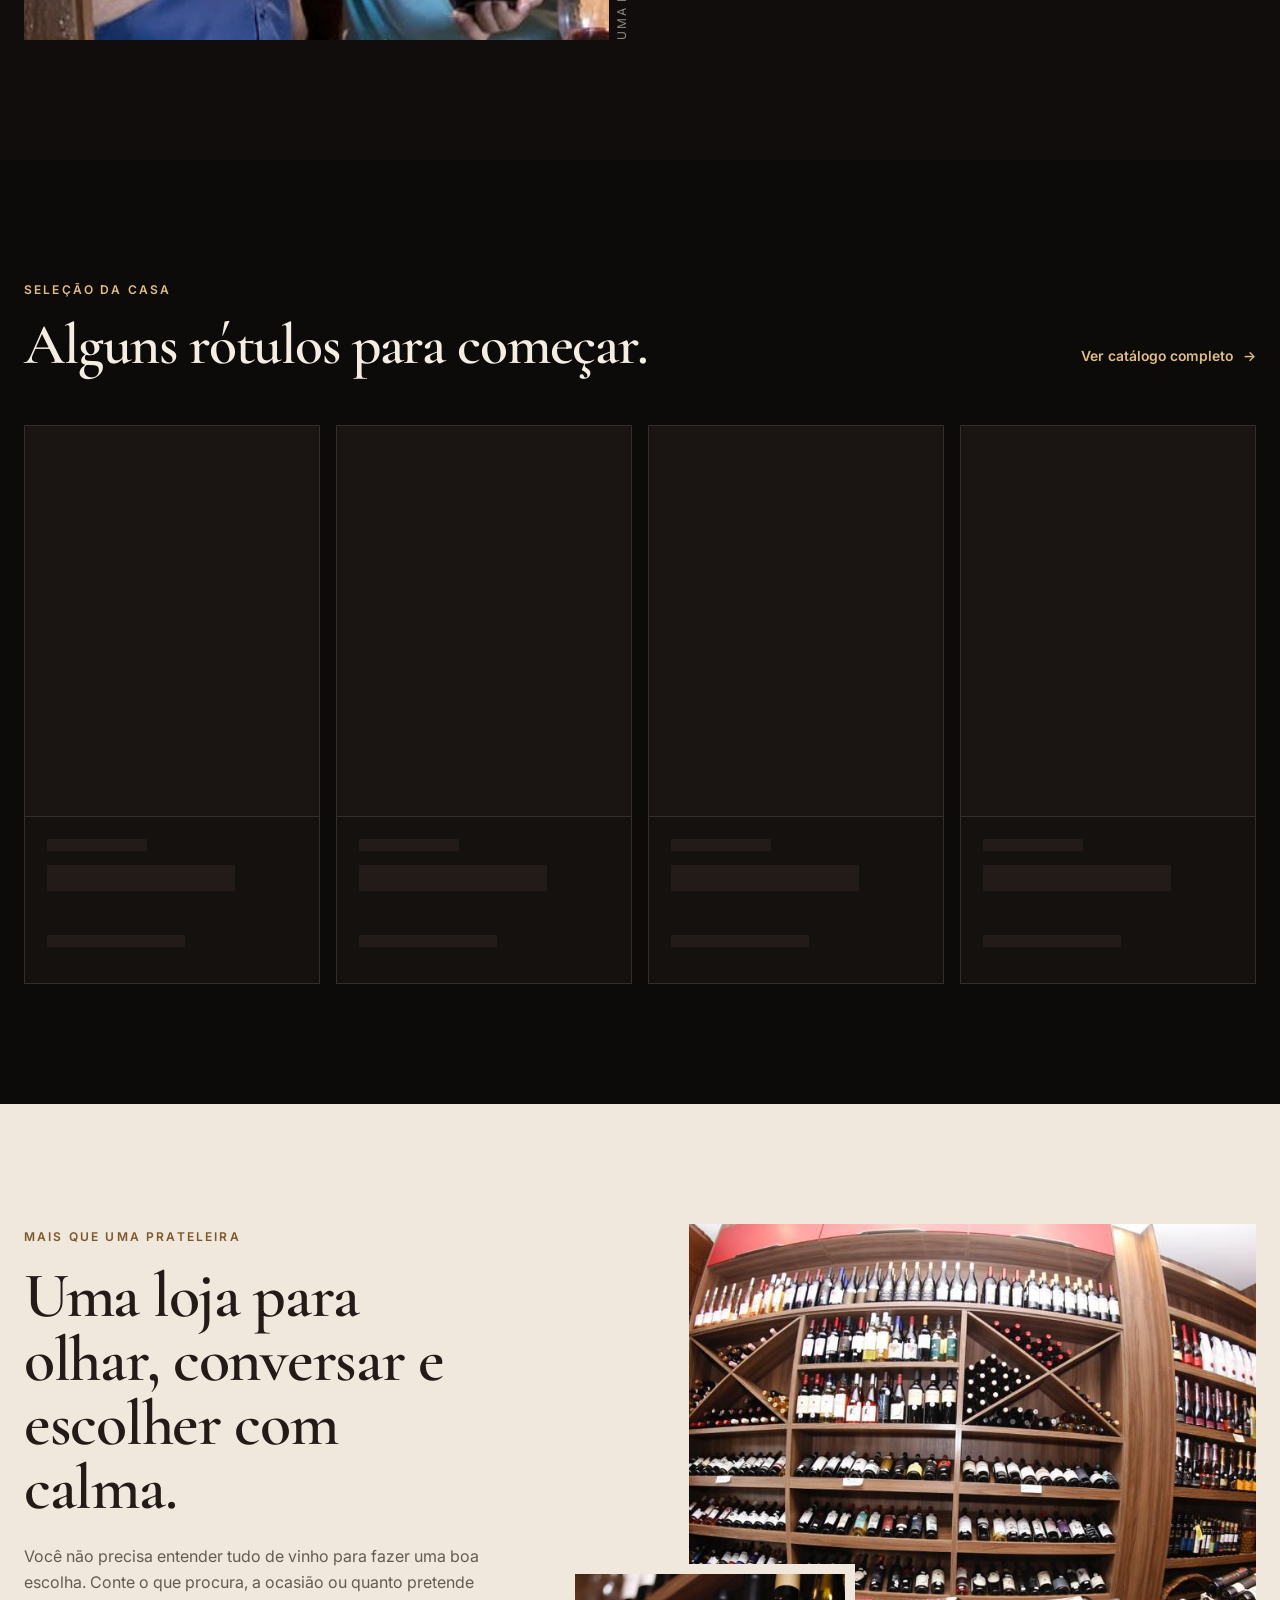
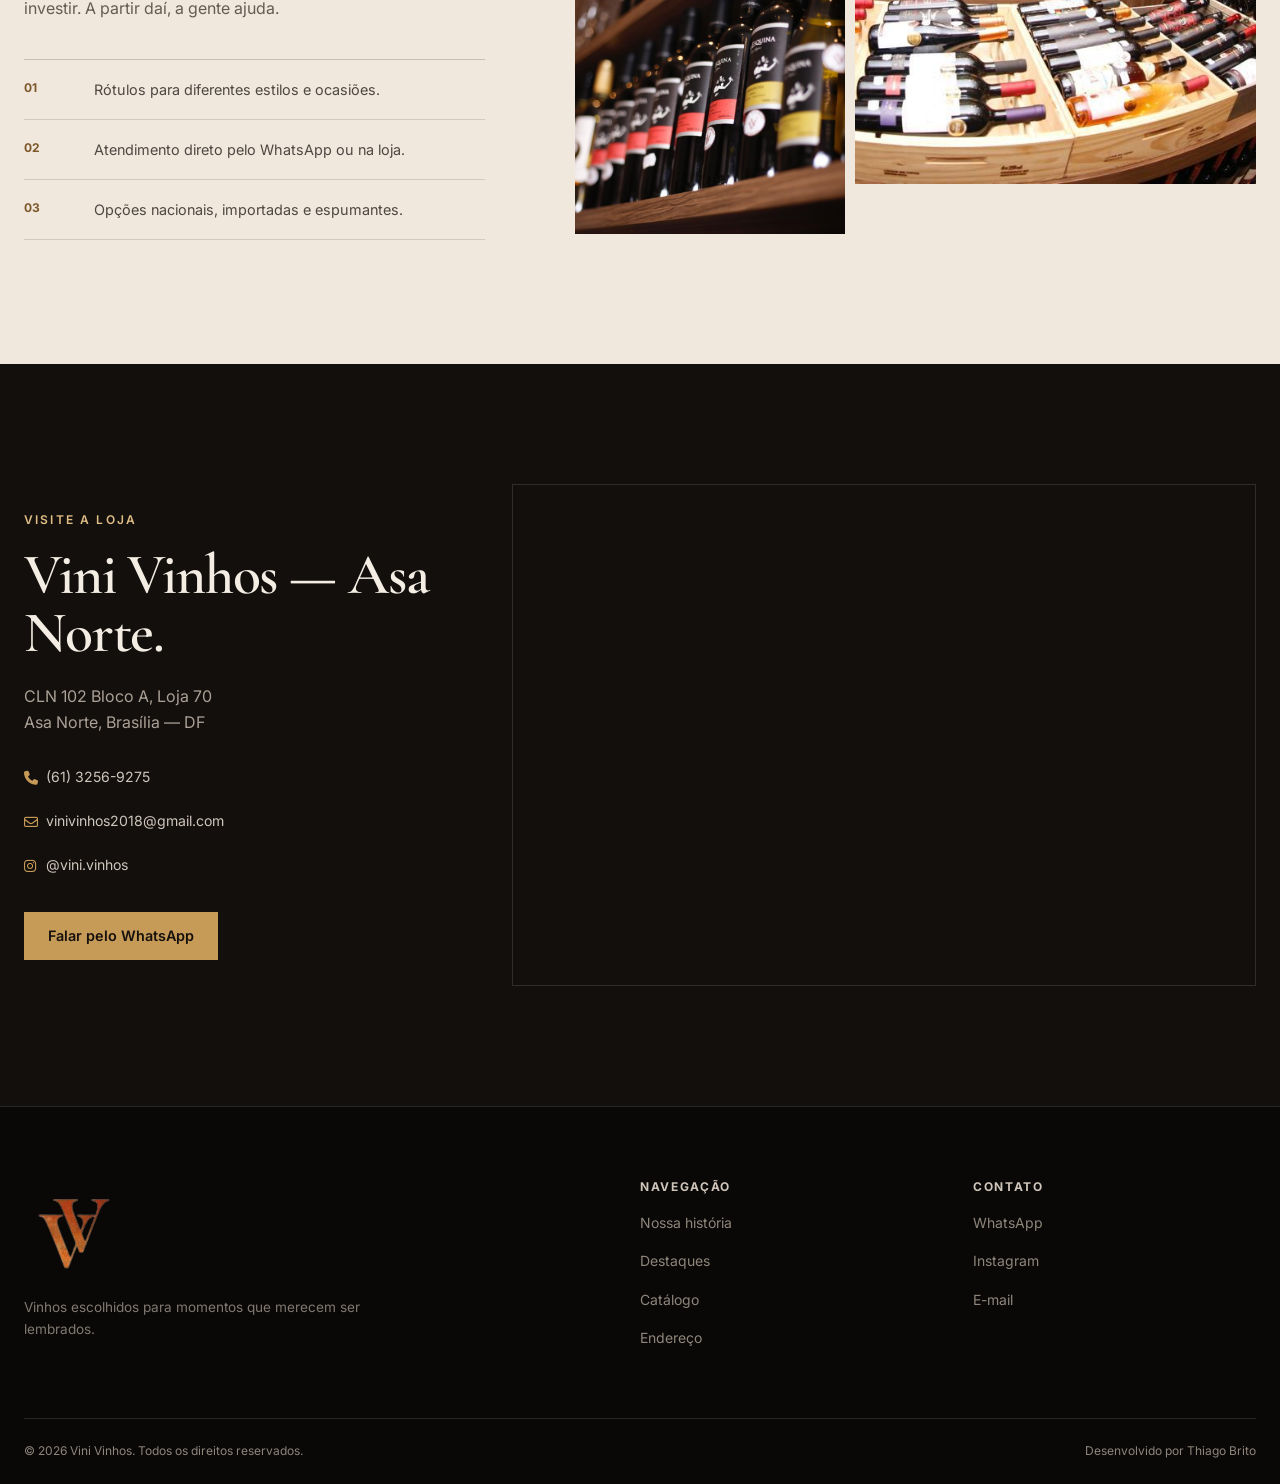
==== commit 9b071db7: "Adiciona painel admin e destaques pelos vinhos mais clicados - Painel admin (admin.html) que grava n" ====
--- a/index.html
+++ b/index.html
@@ -41,6 +41,8 @@
   <link
     rel="stylesheet"
     href="https://cdnjs.cloudflare.com/ajax/libs/font-awesome/6.5.0/css/all.min.css"
+    media="print"
+    onload="this.media='all'"
   >
 
   <link
@@ -155,18 +157,23 @@
         <img
           class="hero-slide active"
           src="./img/visaoAmplaEntrada.jpeg"
+          fetchpriority="high"
           alt=""
         >
 
         <img
           class="hero-slide"
           src="./img/SOMBREAMENTOvinhos.png"
+          fetchpriority="low"
+          decoding="async"
           alt=""
         >
 
         <img
           class="hero-slide"
           src="./img/barril.jpeg"
+          fetchpriority="low"
+          decoding="async"
           alt=""
         >
 
@@ -294,7 +301,7 @@
 
             Conheça nossa loja
 
-            <span>
+            <span aria-hidden="true">
               →
             </span>
 
@@ -324,7 +331,10 @@
 
           <div>
 
-            <p class="eyebrow">
+            <p
+              class="eyebrow"
+              id="destaques-eyebrow"
+            >
               Seleção da casa
             </p>
 
@@ -342,7 +352,7 @@
 
             Ver catálogo completo
 
-            <span>
+            <span aria-hidden="true">
               →
             </span>
 
@@ -352,216 +362,19 @@
 
 
 
-        <div class="wine-grid">
-
-  <!-- TUCUMEN -->
-  <article class="wine-card reveal">
-
-    <div class="wine-photo">
-      <img
-        src="./img/tucumen.jpg"
-        alt="Vinho Tucumen"
-        loading="lazy"
-      >
-    </div>
-
-    <div class="wine-info">
-
-      <span class="wine-category">
-        Argentina
-      </span>
-
-      <h3>Tucumen</h3>
-
-      <div class="wine-details">
-
-        <div class="wine-detail">
-          <span>Uva</span>
-          <strong>Malbec</strong>
-        </div>
-
-        <div class="wine-detail">
-          <span>Safra</span>
-          <strong>2020</strong>
-        </div>
-
-        <div class="wine-detail">
-          <span>Tipo</span>
-          <strong>Tinto</strong>
-        </div>
-
-        <div class="wine-detail">
-          <span>Região</span>
-          <strong>Mendoza</strong>
-        </div>
-
-      </div>
-
-      <a href="catalogo.html">
-        Ver no catálogo
-      </a>
-
-    </div>
-
-  </article>
-
-
-  <!-- PÉRGOLA -->
-  <article class="wine-card reveal">
-
-    <div class="wine-photo">
-      <img
-        src="./img/pergola.png"
-        alt="Vinho Pérgola"
-        loading="lazy"
-      >
-    </div>
-
-    <div class="wine-info">
-
-      <span class="wine-category">
-        Brasil
-      </span>
-
-      <h3>Pérgola</h3>
-
-      <div class="wine-details">
-
-        <div class="wine-detail">
-          <span>Uva</span>
-          <strong>—</strong>
-        </div>
-
-        <div class="wine-detail">
-          <span>Safra</span>
-          <strong>—</strong>
-        </div>
-
-        <div class="wine-detail">
-          <span>Tipo</span>
-          <strong>Tinto</strong>
-        </div>
-
-        <div class="wine-detail">
-          <span>Região</span>
-          <strong>Serra Gaúcha</strong>
-        </div>
-
-      </div>
-
-      <a href="catalogo.html">
-        Ver no catálogo
-      </a>
-
-    </div>
-
-  </article>
-
-
-  <!-- JOAQUIM -->
-  <article class="wine-card reveal">
-
-    <div class="wine-photo">
-      <img
-        src="./img/joaquim.jpg"
-        alt="Vinho Joaquim"
-        loading="lazy"
-      >
-    </div>
-
-    <div class="wine-info">
-
-      <span class="wine-category">
-        Brasil
-      </span>
-
-      <h3>Joaquim</h3>
-
-      <div class="wine-details">
-
-        <div class="wine-detail">
-          <span>Uva</span>
-          <strong>—</strong>
-        </div>
-
-        <div class="wine-detail">
-          <span>Safra</span>
-          <strong>2024</strong>
-        </div>
-
-        <div class="wine-detail">
-          <span>Tipo</span>
-          <strong>Rosé</strong>
-        </div>
-
-        <div class="wine-detail">
-          <span>Região</span>
-          <strong>São Joaquim - SC</strong>
-        </div>
-
-      </div>
-
-      <a href="catalogo.html">
-        Ver no catálogo
-      </a>
-
-    </div>
-
-  </article>
-
-
-  <!-- GARIBALDI -->
-  <article class="wine-card reveal">
-
-    <div class="wine-photo">
-      <img
-        src="./img/garibaldi-chardonnay.jpg"
-        alt="Espumante Garibaldi Chardonnay"
-        loading="lazy"
-      >
-    </div>
-
-    <div class="wine-info">
-
-      <span class="wine-category">
-        Espumante
-      </span>
-
-      <h3>Garibaldi Chardonnay</h3>
-
-      <div class="wine-details">
-
-        <div class="wine-detail">
-          <span>Uva</span>
-          <strong>Chardonnay</strong>
-        </div>
-
-        <div class="wine-detail">
-          <span>Safra</span>
-          <strong>—</strong>
-        </div>
-
-        <div class="wine-detail">
-          <span>Tipo</span>
-          <strong>Espumante</strong>
-        </div>
-
-        <div class="wine-detail">
-          <span>Região</span>
-          <strong>Serra Gaúcha</strong>
-        </div>
-
-      </div>
-
-      <a href="catalogo.html">
-        Ver no catálogo
-      </a>
-
-    </div>
-
-  </article>
-
-</div>
+        <!-- Preenchido pelo script.js com os vinhos mais clicados no catálogo -->
+        <div
+          class="wine-grid"
+          id="destaques-grid"
+          aria-busy="true"
+        >
+          <div class="wine-card is-skeleton" aria-hidden="true"><div class="wine-photo"></div><div class="wine-info"><span></span><span></span><span></span></div></div>
+          <div class="wine-card is-skeleton" aria-hidden="true"><div class="wine-photo"></div><div class="wine-info"><span></span><span></span><span></span></div></div>
+          <div class="wine-card is-skeleton" aria-hidden="true"><div class="wine-photo"></div><div class="wine-info"><span></span><span></span><span></span></div></div>
+          <div class="wine-card is-skeleton" aria-hidden="true"><div class="wine-photo"></div><div class="wine-info"><span></span><span></span><span></span></div></div>
+        </div>
+
+      </div>
 
     </section>
 
@@ -700,7 +513,7 @@
 
             <a href="tel:+556132569275">
 
-              <i class="fa-solid fa-phone"></i>
+              <i aria-hidden="true" class="fa-solid fa-phone"></i>
 
               (61) 3256-9275
 
@@ -709,7 +522,7 @@
 
             <a href="mailto:vinivinhos2018@gmail.com">
 
-              <i class="fa-regular fa-envelope"></i>
+              <i aria-hidden="true" class="fa-regular fa-envelope"></i>
 
               vinivinhos2018@gmail.com
 
@@ -722,7 +535,7 @@
               rel="noopener"
             >
 
-              <i class="fa-brands fa-instagram"></i>
+              <i aria-hidden="true" class="fa-brands fa-instagram"></i>
 
               @vini.vinhos
 
@@ -888,7 +701,7 @@
     aria-label="Falar com a Vini Vinhos no WhatsApp"
   >
 
-    <i class="fa-brands fa-whatsapp"></i>
+    <i aria-hidden="true" class="fa-brands fa-whatsapp"></i>
 
   </a>
 
--- a/style.css
+++ b/style.css
@@ -8,6 +8,12 @@
   --wine: #551c29;
   --cream: #f3ede3;
   --muted: #aaa095;
+  --subtle: #8f857b;
+  --card: #15110f;
+  --ink: #17110d;
+  --paper: #f0e8dd;
+  --paper-ink: #221b17;
+  --paper-accent: #7d5729;
   --line: rgba(243, 237, 227, .13);
   --white: #fff;
   --serif: "Cormorant Garamond", Georgia, serif;
@@ -23,6 +29,9 @@
 img { display: block; max-width: 100%; }
 button, input { font: inherit; }
 button { border: 0; }
+:focus-visible { outline: 2px solid var(--gold-light); outline-offset: 3px; }
+.experience :focus-visible { outline-color: var(--paper-accent); }
+.sr-only { position: absolute; width: 1px; height: 1px; padding: 0; margin: -1px; overflow: hidden; clip: rect(0 0 0 0); white-space: nowrap; border: 0; }
 .container { width: min(calc(100% - 48px), var(--container)); margin: 0 auto; }
 .section { padding: 120px 0; }
 
@@ -35,8 +44,8 @@
 .main-nav a::after { content: ""; position: absolute; left: 0; right: 100%; bottom: -8px; height: 1px; background: var(--gold); transition: .25s ease; }
 .main-nav a:hover::after, .main-nav a.active::after { right: 0; }
 .nav-cta { border: 1px solid rgba(198,154,87,.6); padding: 11px 18px; color: var(--gold-light); font-size: .86rem; transition: .25s ease; }
-.nav-cta:hover { background: var(--gold); color: #17110d; }
-.menu-toggle { display: none; background: none; width: 34px; height: 34px; cursor: pointer; }
+.nav-cta:hover { background: var(--gold); color: var(--ink); }
+.menu-toggle { display: none; background: none; width: 44px; height: 44px; cursor: pointer; }
 .menu-toggle span { display: block; width: 24px; height: 1px; margin: 7px auto; background: var(--cream); transition: .25s; }
 
 .hero { position: relative; min-height: 100svh; display: flex; align-items: center; overflow: hidden; }
@@ -50,18 +59,18 @@
 .hero-copy { max-width: 640px; margin-top: 28px; color: #d2c9be; font-size: 1.05rem; }
 .hero-actions { display: flex; flex-wrap: wrap; gap: 14px; margin-top: 38px; }
 .button { display: inline-flex; align-items: center; justify-content: center; min-height: 48px; padding: 0 23px; border: 1px solid transparent; font-size: .9rem; font-weight: 600; transition: .25s ease; }
-.button-primary { background: var(--gold); color: #17110d; }
+.button-primary { background: var(--gold); color: var(--ink); }
 .button-primary:hover { background: var(--gold-light); transform: translateY(-2px); }
 .button-ghost { border-color: rgba(255,255,255,.36); color: #fff; }
 .button-ghost:hover { border-color: var(--gold); color: var(--gold-light); }
-.hero-note { position: absolute; z-index: 2; bottom: 28px; left: 50%; transform: translateX(-50%); width: min(calc(100% - 48px), var(--container)); display: flex; gap: 40px; color: #c7beb4; font-size: .72rem; text-transform: uppercase; letter-spacing: .12em; }
+.hero-note { position: absolute; z-index: 2; bottom: 28px; left: 50%; transform: translateX(-50%); width: min(calc(100% - 48px), var(--container)); display: flex; gap: 40px; color: #c7beb4; font-size: .75rem; text-transform: uppercase; letter-spacing: .12em; }
 .hero-note span:not(:last-child)::after { content: ""; display: inline-block; width: 4px; height: 4px; margin-left: 40px; border-radius: 50%; background: var(--gold); vertical-align: middle; }
 
 .intro { background: #100d0c; }
 .intro-grid { display: grid; grid-template-columns: 1.02fr .98fr; gap: 84px; align-items: center; }
 .intro-image { position: relative; }
 .intro-image img { width: 100%; height: 620px; object-fit: cover; filter: saturate(.82) contrast(1.03); }
-.image-caption { position: absolute; bottom: 0; right: -22px; writing-mode: vertical-rl; transform: rotate(180deg); color: #8f847a; font-size: .68rem; letter-spacing: .14em; text-transform: uppercase; }
+.image-caption { position: absolute; bottom: 0; right: -22px; writing-mode: vertical-rl; transform: rotate(180deg); color: var(--subtle); font-size: .75rem; letter-spacing: .14em; text-transform: uppercase; }
 .intro-copy h2, .section-heading h2, .experience-copy h2, .visit-copy h2, .catalog-hero h1 { font-family: var(--serif); font-weight: 600; letter-spacing: -.02em; line-height: 1; }
 .intro-copy h2 { max-width: 560px; font-size: clamp(3.1rem, 5vw, 5.1rem); margin-bottom: 28px; }
 .intro-copy > p:not(.eyebrow) { margin-top: 18px; color: var(--muted); }
@@ -74,34 +83,42 @@
 .section-heading h2 { font-size: clamp(3rem, 4.5vw, 4.6rem); }
 .section-heading .text-link { margin: 0 0 8px; }
 .wine-grid { display: grid; grid-template-columns: repeat(4, 1fr); gap: 16px; }
-.wine-card { background: #13100e; border: 1px solid var(--line); transition: .28s ease; }
-.wine-card:hover { transform: translateY(-5px); border-color: rgba(198,154,87,.45); }
+.wine-card { display: flex; flex-direction: column; background: var(--card); border: 1px solid var(--line); transition: .28s ease; }
+.wine-card:not(.is-skeleton):hover { transform: translateY(-5px); border-color: rgba(198,154,87,.45); }
 .wine-photo { height: 390px; display: flex; align-items: center; justify-content: center; padding: 28px; background: radial-gradient(circle at center, #2b211b 0%, #17120f 65%); }
 .wine-photo img { max-width: 84%; max-height: 100%; object-fit: contain; filter: drop-shadow(0 20px 22px rgba(0,0,0,.35)); }
-.wine-info { padding: 22px; border-top: 1px solid var(--line); }
-.wine-info span, .catalog-type { display: block; min-height: 20px; color: #8f847b; font-size: .67rem; letter-spacing: .12em; text-transform: uppercase; }
-.wine-info h3 { margin: 6px 0 12px; font-family: var(--serif); font-size: 1.8rem; font-weight: 600; }
-.wine-info a { color: var(--gold-light); font-size: .78rem; font-weight: 600; }
-
-.experience { background: #f0e8dd; color: #221b17; }
+.wine-info { display: flex; flex: 1; flex-direction: column; padding: 22px; border-top: 1px solid var(--line); }
+.wine-category, .catalog-type { display: block; min-height: 20px; color: var(--subtle); font-size: .75rem; letter-spacing: .12em; text-transform: uppercase; }
+.wine-info h3 { margin: 6px 0 0; font-family: var(--serif); font-size: 1.8rem; font-weight: 600; line-height: 1.1; }
+.wine-link { display: inline-flex; align-items: center; gap: 8px; min-height: 44px; margin-top: auto; color: var(--gold-light); font-size: .82rem; font-weight: 600; }
+.wine-link span { transition: transform .2s; }
+.wine-link:hover span { transform: translateX(4px); }
+
+/* Uva / Safra / Tipo / Região — mesmo bloco na home e no catálogo */
+.wine-details, .catalog-wine-details { display: grid; grid-template-columns: repeat(2, minmax(0, 1fr)); gap: 16px 20px; margin: 20px 0; padding: 18px 0; border-top: 1px solid var(--line); border-bottom: 1px solid var(--line); }
+.wine-detail, .catalog-wine-detail { display: flex; flex-direction: column; gap: 6px; min-width: 0; }
+.wine-detail span, .catalog-wine-detail span { color: var(--subtle); font-size: .75rem; font-weight: 500; line-height: 1; letter-spacing: .12em; text-transform: uppercase; }
+.wine-detail strong, .catalog-wine-detail strong { color: var(--cream); font-size: .875rem; font-weight: 600; line-height: 1.4; overflow-wrap: anywhere; }
+
+.experience { background: var(--paper); color: var(--paper-ink); }
 .experience-grid { display: grid; grid-template-columns: .8fr 1.2fr; gap: 80px; align-items: center; }
-.experience .eyebrow { color: #8b6333; }
+.experience .eyebrow { color: var(--paper-accent); }
 .experience-copy h2 { font-size: clamp(3.2rem, 5vw, 5rem); }
 .experience-copy > p:not(.eyebrow) { margin-top: 24px; color: #655b53; }
 .feature-list { margin-top: 38px; border-top: 1px solid rgba(34,27,23,.2); }
 .feature-list div { display: grid; grid-template-columns: 58px 1fr; gap: 12px; padding: 18px 0; border-bottom: 1px solid rgba(34,27,23,.14); }
-.feature-list strong { color: #8b6333; font-size: .74rem; }
+.feature-list strong { color: var(--paper-accent); font-size: .75rem; }
 .feature-list span { color: #4f4741; font-size: .9rem; }
 .experience-images { position: relative; min-height: 620px; }
 .image-large { width: 82%; height: 560px; object-fit: cover; margin-left: auto; }
-.image-small { position: absolute; left: 0; bottom: 0; width: 42%; height: 280px; object-fit: cover; border: 10px solid #f0e8dd; }
+.image-small { position: absolute; left: 0; bottom: 0; width: 42%; height: 280px; object-fit: cover; border: 10px solid var(--paper); }
 
 .visit { background: #120f0d; }
 .visit-grid { display: grid; grid-template-columns: .72fr 1.28fr; gap: 70px; align-items: center; }
 .visit-copy h2 { font-size: clamp(3.2rem, 4.5vw, 4.8rem); }
 .visit-copy > p:not(.eyebrow) { margin-top: 22px; color: var(--muted); }
-.contact-lines { display: grid; gap: 10px; margin: 28px 0; }
-.contact-lines a { color: #cfc6bb; font-size: .88rem; }
+.contact-lines { display: grid; gap: 0; margin: 20px 0 24px; }
+.contact-lines a { display: inline-flex; align-items: center; min-height: 44px; color: #cfc6bb; font-size: .88rem; }
 .contact-lines i { width: 22px; color: var(--gold); }
 .map-card { overflow: hidden; border: 1px solid var(--line); }
 .map-card iframe { display: block; width: 100%; height: 500px; border: 0; filter: grayscale(.75) contrast(1.05); }
@@ -110,11 +127,11 @@
 .footer-grid { display: grid; grid-template-columns: 1.5fr .75fr .75fr; gap: 50px; padding-bottom: 60px; }
 .footer-brand img { width: 100px; margin-bottom: 20px; }
 .footer-brand p { max-width: 360px; color: #817970; font-size: .85rem; }
-.footer h3 { margin-bottom: 14px; color: #cfc5ba; font-size: .72rem; text-transform: uppercase; letter-spacing: .14em; }
-.footer-grid > div:not(.footer-brand) { display: flex; flex-direction: column; gap: 9px; }
-.footer-grid a { color: #8c8379; font-size: .83rem; }
+.footer h3 { margin-bottom: 8px; color: #cfc5ba; font-size: .75rem; text-transform: uppercase; letter-spacing: .14em; }
+.footer-grid > div:not(.footer-brand) { display: flex; flex-direction: column; align-items: flex-start; }
+.footer-grid a { padding: 8px 0; color: var(--subtle); font-size: .875rem; }
 .footer a:hover { color: var(--gold-light); }
-.footer-bottom { display: flex; justify-content: space-between; gap: 20px; padding-top: 22px; border-top: 1px solid var(--line); color: #6f675f; font-size: .72rem; }
+.footer-bottom { display: flex; justify-content: space-between; gap: 20px; padding-top: 22px; border-top: 1px solid var(--line); color: var(--subtle); font-size: .75rem; }
 .footer.compact { padding-top: 18px; }
 
 .whatsapp-float { position: fixed; z-index: 900; right: 24px; bottom: 24px; width: 54px; height: 54px; border-radius: 50%; display: grid; place-items: center; background: #1f9f57; color: white; box-shadow: 0 12px 28px rgba(0,0,0,.28); font-size: 1.35rem; transition: .25s; }
@@ -126,34 +143,46 @@
 /* catálogo */
 .catalog-page { background: #100d0c; }
 .catalog-hero { padding: 180px 0 74px; background: linear-gradient(180deg, #17120f 0%, #100d0c 100%); border-bottom: 1px solid var(--line); }
-.back-link { display: inline-block; margin-bottom: 44px; color: #8f857b; font-size: .8rem; }
+.back-link { display: inline-flex; align-items: center; gap: 8px; min-height: 44px; margin-bottom: 32px; color: var(--subtle); font-size: .82rem; }
+.back-link:hover { color: var(--gold-light); }
 .catalog-hero h1 { max-width: 820px; font-size: clamp(3.7rem, 6vw, 6.2rem); }
 .catalog-hero > .container > p:last-child { max-width: 650px; margin-top: 20px; color: var(--muted); }
 .catalog-section { padding: 58px 0 110px; }
 .catalog-toolbar { display: grid; grid-template-columns: minmax(270px, .85fr) 1.5fr; gap: 20px; align-items: center; }
-.search-box { height: 50px; padding: 0 16px; display: flex; align-items: center; gap: 11px; border: 1px solid var(--line); background: #171310; color: #8f857b; }
-.search-box:focus-within { border-color: rgba(198,154,87,.6); }
+.search-box { height: 50px; padding: 0 16px; display: flex; align-items: center; gap: 11px; border: 1px solid var(--line); background: #171310; color: var(--subtle); cursor: text; }
+.search-box:focus-within { border-color: var(--gold); box-shadow: 0 0 0 1px var(--gold); }
 .search-box input { width: 100%; border: 0; outline: 0; background: transparent; color: var(--cream); }
-.search-box input::placeholder { color: #766d64; }
+.search-box input::placeholder { color: var(--subtle); }
 .filter-row { display: flex; justify-content: flex-end; gap: 8px; flex-wrap: wrap; }
-.filter-btn { padding: 11px 17px; border: 1px solid var(--line); background: transparent; color: #a69b91; cursor: pointer; transition: .2s; font-size: .8rem; }
-.filter-btn:hover, .filter-btn.active { border-color: var(--gold); background: var(--gold); color: #17110d; }
-.catalog-meta { margin: 32px 0 20px; color: #746b63; font-size: .75rem; }
+.filter-btn { min-height: 44px; padding: 0 17px; border: 1px solid var(--line); background: transparent; color: #a69b91; cursor: pointer; transition: .2s; font-size: .82rem; }
+.filter-btn:hover { border-color: var(--gold); color: var(--gold-light); }
+.filter-btn.active { border-color: var(--gold); background: var(--gold); color: var(--ink); }
+.catalog-meta { margin: 32px 0 20px; color: var(--muted); font-size: .82rem; }
 .catalog-grid { display: grid; grid-template-columns: repeat(4, 1fr); gap: 14px; }
-.catalog-card { border: 1px solid var(--line); background: #15110f; min-width: 0; transition: .25s ease; }
+.catalog-card { display: flex; flex-direction: column; min-width: 0; border: 1px solid var(--line); background: var(--card); transition: .25s ease; }
 .catalog-card:hover { border-color: rgba(198,154,87,.4); transform: translateY(-3px); }
 .catalog-card-image { height: 330px; display: flex; align-items: center; justify-content: center; padding: 24px; background: radial-gradient(circle, #292019 0%, #17120f 65%); overflow: hidden; }
 .catalog-card-image img { max-width: 86%; max-height: 100%; object-fit: contain; filter: drop-shadow(0 16px 18px rgba(0,0,0,.32)); transition: transform .3s; }
 .catalog-card:hover .catalog-card-image img { transform: scale(1.025); }
-.catalog-card-content { padding: 18px; border-top: 1px solid var(--line); }
-.catalog-card-content h2 { min-height: 52px; margin: 6px 0 18px; font-family: var(--serif); font-size: 1.65rem; line-height: 1.05; font-weight: 600; }
-.catalog-card-bottom { display: flex; align-items: center; justify-content: space-between; gap: 12px; }
-.catalog-card-bottom strong { color: var(--gold-light); font-size: .93rem; }
-.catalog-card-bottom a { display: inline-flex; align-items: center; gap: 7px; padding: 8px 10px; border: 1px solid rgba(198,154,87,.36); color: #cab797; font-size: .75rem; }
-.catalog-card-bottom a:hover { background: var(--gold); color: #17110d; }
-.catalog-empty, .catalog-error { grid-column: 1 / -1; padding: 65px 30px; border: 1px solid var(--line); text-align: center; background: #15110f; }
+.catalog-card-content { display: flex; flex: 1; flex-direction: column; padding: 22px; border-top: 1px solid var(--line); }
+.catalog-card-content h2 { margin: 6px 0 0; font-family: var(--serif); font-size: 1.75rem; line-height: 1.05; font-weight: 600; }
+.catalog-card-bottom { display: flex; align-items: center; justify-content: space-between; gap: 12px; margin-top: auto; }
+.catalog-card-bottom strong { color: var(--gold-light); font-family: var(--serif); font-size: 1.4rem; font-weight: 600; }
+.catalog-card-bottom a { display: inline-flex; align-items: center; gap: 8px; min-height: 44px; padding: 0 16px; border: 1px solid rgba(198,154,87,.45); color: var(--gold-light); font-size: .82rem; font-weight: 600; transition: .2s; }
+.catalog-card-bottom a:hover { background: var(--gold); border-color: var(--gold); color: var(--ink); }
+.catalog-empty, .catalog-error { grid-column: 1 / -1; padding: 65px 30px; border: 1px solid var(--line); text-align: center; background: var(--card); }
 .catalog-empty h2, .catalog-error h2 { font-family: var(--serif); font-size: 2.3rem; font-weight: 600; }
 .catalog-empty p, .catalog-error p { margin: 8px auto 22px; color: var(--muted); }
+
+/* esqueleto enquanto a planilha carrega (home e catálogo) */
+.is-skeleton { pointer-events: none; }
+.is-skeleton .wine-photo, .is-skeleton .catalog-card-image { background: #1a1512; }
+.is-skeleton .wine-info span, .is-skeleton .catalog-card-content span { display: block; min-height: 0; height: 12px; margin-bottom: 14px; background: #221b17; }
+.is-skeleton .wine-info span:nth-child(1), .is-skeleton .catalog-card-content span:nth-child(1) { width: 40%; }
+.is-skeleton .wine-info span:nth-child(2), .is-skeleton .catalog-card-content span:nth-child(2) { width: 75%; height: 26px; }
+.is-skeleton .wine-info span:nth-child(3), .is-skeleton .catalog-card-content span:nth-child(3) { width: 55%; margin-top: 30px; }
+.is-skeleton .wine-photo, .is-skeleton .catalog-card-image, .is-skeleton .wine-info span, .is-skeleton .catalog-card-content span { animation: skeleton-pulse 1.4s ease-in-out infinite; }
+@keyframes skeleton-pulse { 50% { opacity: .5; } }
 
 @media (max-width: 1020px) {
   .nav-wrap { grid-template-columns: 1fr auto auto; }
@@ -204,204 +233,9 @@
   .wine-photo, .catalog-card-image { height: 360px; }
   .filter-row { display: grid; grid-template-columns: repeat(2, 1fr); }
   .filter-btn:first-child { grid-column: 1 / -1; }
-  .catalog-card-content h2 { min-height: 0; }
+  .catalog-card-content { padding: 20px; }
 }
 
 @media (prefers-reduced-motion: reduce) {
   *, *::before, *::after { scroll-behavior: auto !important; transition-duration: .01ms !important; animation-duration: .01ms !important; }
 }
-/* =========================================================
-   INFORMAÇÕES DOS CARDS DO CATÁLOGO
-========================================================= */
-
-.catalog-card-content {
-  display: flex;
-  flex-direction: column;
-  flex: 1;
-
-  padding: 28px;
-}
-
-
-.catalog-card-country {
-  display: block;
-
-  margin-bottom: 12px;
-
-  font-family: "Inter", sans-serif;
-
-  font-size: 11px;
-  font-weight: 500;
-
-  letter-spacing: 0.16em;
-  text-transform: uppercase;
-
-  color: #a99073;
-}
-
-
-.catalog-card-title {
-  margin: 0;
-
-  font-family: "Cormorant Garamond", serif;
-
-  font-size: 32px;
-  font-weight: 600;
-
-  line-height: 1.05;
-
-  color: #f5f0e9;
-}
-
-
-/* =========================================================
-   Uva / Safra / Tipo / Região
-========================================================= */
-
-.catalog-wine-details {
-  display: grid;
-
-  grid-template-columns:
-    repeat(2, minmax(0, 1fr));
-
-  gap: 18px 22px;
-
-  margin: 24px 0;
-
-  padding: 20px 0;
-
-  border-top:
-    1px solid rgba(255, 255, 255, 0.08);
-
-  border-bottom:
-    1px solid rgba(255, 255, 255, 0.08);
-}
-
-
-.catalog-wine-detail {
-  display: flex;
-  flex-direction: column;
-
-  min-width: 0;
-
-  gap: 6px;
-}
-
-
-.catalog-wine-detail span {
-  font-family: "Inter", sans-serif;
-
-  font-size: 10px;
-  font-weight: 500;
-
-  line-height: 1;
-
-  letter-spacing: 0.15em;
-  text-transform: uppercase;
-
-  color: #a99073;
-}
-
-
-.catalog-wine-detail strong {
-  font-family: "Inter", sans-serif;
-
-  font-size: 14px;
-  font-weight: 600;
-
-  line-height: 1.4;
-
-  color: #f4efe8;
-
-  overflow-wrap: anywhere;
-}
-
-
-/* =========================================================
-   PREÇO
-========================================================= */
-
-.catalog-card-price {
-  margin-bottom: 20px;
-
-  font-family: "Cormorant Garamond", serif;
-
-  font-size: 25px;
-  font-weight: 600;
-
-  color: #f0b75e;
-}
-
-
-/* =========================================================
-   WHATSAPP
-========================================================= */
-
-.catalog-card-whatsapp {
-  display: inline-flex;
-
-  align-items: center;
-  justify-content: center;
-
-  gap: 9px;
-
-  width: 100%;
-
-  margin-top: auto;
-
-  padding: 13px 18px;
-
-  border:
-    1px solid rgba(240, 183, 94, 0.45);
-
-  font-family: "Inter", sans-serif;
-
-  font-size: 12px;
-  font-weight: 600;
-
-  text-decoration: none;
-
-  color: #f0b75e;
-
-  transition:
-    background-color 0.25s ease,
-    color 0.25s ease,
-    border-color 0.25s ease;
-}
-
-
-.catalog-card-whatsapp:hover {
-  background: #f0b75e;
-
-  border-color: #f0b75e;
-
-  color: #100d0b;
-}
-
-
-/* =========================================================
-   RESPONSIVO
-========================================================= */
-
-@media (max-width: 520px) {
-
-  .catalog-card-content {
-    padding: 22px;
-  }
-
-
-  .catalog-card-title {
-    font-size: 28px;
-  }
-
-
-  .catalog-wine-details {
-    gap: 16px;
-  }
-
-
-  .catalog-wine-detail strong {
-    font-size: 13px;
-  }
-
-}
